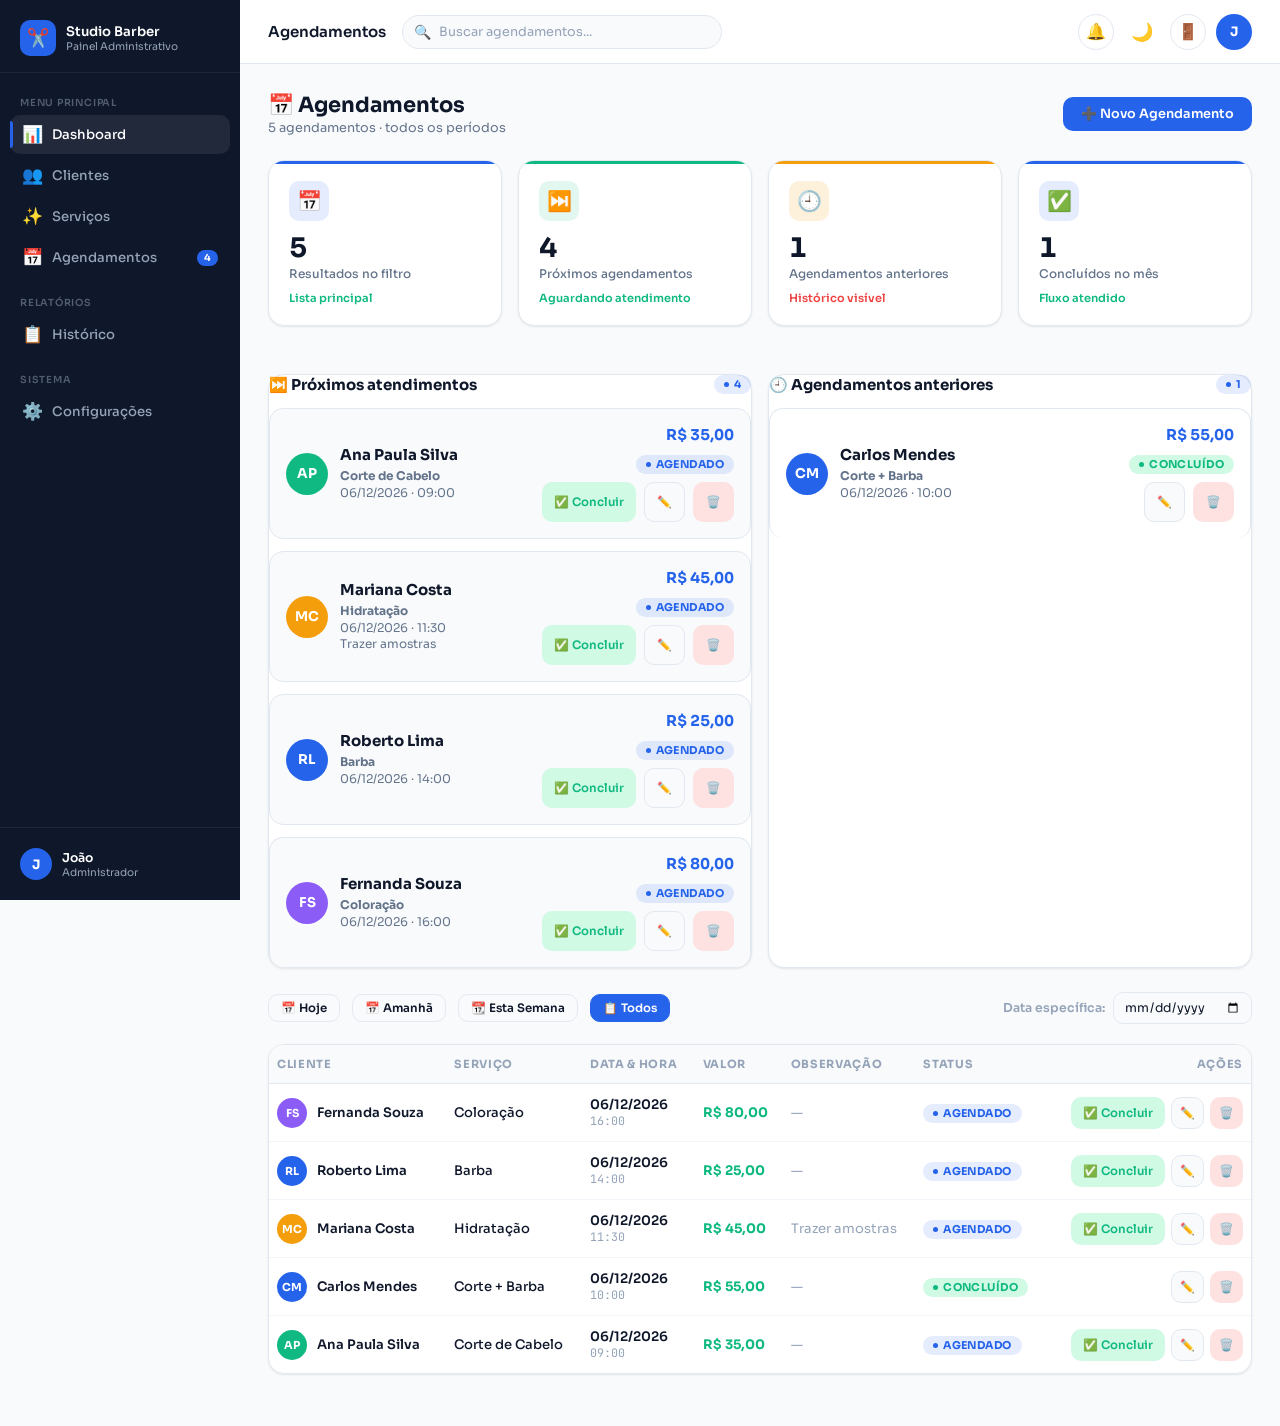
==== pages/agendamentos.html @ 3dba2b9a "Initial release: SGCM for Barbearia do Ivo" ====
<!DOCTYPE html>
<html lang="pt-BR">
<head>
  <meta charset="UTF-8" />
  <meta name="viewport" content="width=device-width, initial-scale=1.0" />
  <title>Agendamentos — SGCM</title>
  <link rel="stylesheet" href="../css/main.css" />
  <style>
    .agenda-summary { margin: 8px 0 24px; display: grid; grid-template-columns: repeat(auto-fit, minmax(160px, 1fr)); gap: 12px; }
    .agenda-panels { display: grid; grid-template-columns: repeat(auto-fit, minmax(320px, 1fr)); gap: 16px; margin-bottom: 24px; }
    .agenda-panel { display: flex; flex-direction: column; gap: 14px; min-height: 100%; }
    .agenda-panel-header { display: flex; align-items: center; justify-content: space-between; gap: 12px; }
    .agenda-panel-title { display: flex; align-items: center; gap: 10px; font-weight: 700; color: var(--text-primary); }
    .agenda-panel-list { display: flex; flex-direction: column; gap: 12px; }
    .agenda-item { display: grid; grid-template-columns: auto 1fr auto; gap: 12px; padding: 16px; border: 1px solid var(--border); border-radius: 14px; background: var(--bg); transition: var(--transition); }
    .agenda-item:hover { transform: translateY(-1px); box-shadow: var(--shadow-sm); }
    .agenda-item-main { min-width: 0; }
    .agenda-item-title { font-weight: 700; color: var(--text-primary); margin-bottom: 4px; white-space: nowrap; overflow: hidden; text-overflow: ellipsis; }
    .agenda-item-sub { font-size: 0.8rem; color: var(--text-secondary); line-height: 1.4; }
    .agenda-item-meta { display: flex; flex-direction: column; align-items: flex-end; gap: 8px; }
    .agenda-item-time { font-weight: 700; color: var(--primary); font-variant-numeric: tabular-nums; white-space: nowrap; }
    .agenda-item-actions { display: flex; flex-wrap: wrap; justify-content: flex-end; gap: 8px; }
    .agenda-item-actions button { min-height: 40px; min-width: 40px; padding: 8px 12px; }
    .agenda-toolbar { display: flex; align-items: center; justify-content: space-between; gap: 12px; flex-wrap: wrap; margin-bottom: 12px; }
    .agenda-toolbar-note { color: var(--text-secondary); font-size: 0.82rem; }
    
    /* Responsive table: hide on mobile, show card view instead */
    .table-wrapper { overflow-x: auto; }
    table { font-size: 0.9rem; }
    table th, table td { padding: 12px 8px; }
    
    @media (max-width: 414px) {
      .agenda-summary { grid-template-columns: 1fr; gap: 10px; }
      .stat-card { padding: 12px; font-size: 0.9rem; }
      .stat-card-value { font-size: 1.8rem; }
      .stat-card-label { font-size: 0.75rem; }
    }
    
    @media (max-width: 768px) {
      .agenda-item { grid-template-columns: 1fr; padding: 14px; }
      .agenda-item-meta { align-items: flex-start; flex-direction: row; justify-content: space-between; }
      .agenda-item-actions { justify-content: flex-start; margin-top: 8px; }
      .agenda-item-actions button { min-height: 44px; min-width: 44px; padding: 10px 14px; font-size: 0.9rem; }
      .agenda-panels { grid-template-columns: 1fr; }
      
      /* Hide table on mobile, show horizontal scroll indicator */
      table { font-size: 0.8rem; }
      table th, table td { padding: 10px 6px; }
      .table-wrapper { overflow-x: auto; -webkit-overflow-scrolling: touch; }
      
      /* Make table scrollable on mobile with visual feedback */
      table { min-width: 650px; }
    }
  </style>
</head>
<body>

<div class="app-layout">
  <!-- OVERLAY MOBILE: escurece o fundo e fecha a sidebar ao toque -->
  <div class="sidebar-overlay" id="sidebarOverlay" aria-hidden="true"></div>

  <!-- SIDEBAR -->
  <aside class="sidebar" id="sidebar">
    <div class="sidebar-logo">
      <div class="sidebar-logo-icon" id="sidebarEmoji">✂️</div>
      <div>
        <div class="sidebar-logo-text" id="sidebarBusinessName">Carregando...</div>
        <div class="sidebar-logo-sub">Painel Administrativo</div>
      </div>
    </div>
    <nav class="sidebar-nav">
      <div class="nav-section-label">Menu Principal</div>
      <a href="../index.html" class="nav-item" data-page="#dashboard"><span class="nav-item-icon">📊</span> Dashboard</a>
      <a href="clientes.html" class="nav-item" data-page="#clientes"><span class="nav-item-icon">👥</span> Clientes</a>
      <a href="servicos.html" class="nav-item" data-page="#servicos"><span class="nav-item-icon">✨</span> Serviços</a>
      <a href="agendamentos.html" class="nav-item active" data-page="#agendamentos">
        <span class="nav-item-icon">📅</span> Agendamentos
        <span class="nav-badge" id="agBadge" style="display:none">0</span>
      </a>
      <div class="nav-section-label" style="margin-top:8px">Relatórios</div>
      <a href="historico.html" class="nav-item" data-page="#historico"><span class="nav-item-icon">📋</span> Histórico</a>
      <div class="nav-section-label" style="margin-top:8px">Sistema</div>
      <a href="config.html" class="nav-item" data-page="#config"><span class="nav-item-icon">⚙️</span> Configurações</a>
    </nav>
    <div class="sidebar-footer">
      <div class="sidebar-user">
        <div class="user-avatar" id="ownerAvatar">J</div>
        <div class="user-info">
          <div class="user-info-name" id="ownerName">João</div>
          <div class="user-info-role">Administrador</div>
        </div>
      </div>
    </div>
  </aside>

  <div class="main-content">

    <!-- TOPBAR -->
    <header class="topbar">

      <!-- Hamburguer: visível apenas em mobile (≤768px) -->
      <button class="menu-toggle" id="menuToggle"
              aria-label="Abrir menu de navegação"
              aria-expanded="false"
              aria-controls="sidebar">
        <div class="hamburger" aria-hidden="true">
          <span></span>
          <span></span>
          <span></span>
        </div>
      </button>

      <div class="topbar-title" id="topbarPageTitle">Agendamentos</div>

      <div class="topbar-search">
        <span class="search-icon">🔍</span>
        <input type="text" placeholder="Buscar agendamentos..." id="topbarSearchInput" />
      </div>
      <div class="topbar-actions">
        <button class="topbar-btn" data-tooltip="Notificações" aria-label="Notificações">
          🔔
        </button>
        <button class="dark-mode-toggle" id="darkModeToggleTopbar">🌙</button>
        <button class="topbar-btn" onclick="Auth.logout()" data-tooltip="Sair">🚪</button>
        <div class="topbar-avatar" id="topbarAvatar" aria-label="Usuário">A</div>
      </div>

    </header>

    <main class="page-content">

      <div class="page-header">
        <div class="page-header-left">
          <h1>📅 Agendamentos</h1>
          <p id="agendamentosCount">Carregando...</p>
        </div>
        <button class="btn btn-primary" onclick="openAgModal()">
          ➕ Novo Agendamento
        </button>
      </div>

      <div id="agOverview" class="agenda-summary"></div>
      <div id="agPanels" class="agenda-panels"></div>

      <!-- Filtros de Data -->
      <div style="display:flex;align-items:center;gap:12px;margin-bottom:20px;flex-wrap:wrap">
        <button class="btn btn-secondary btn-sm" onclick="filterDate('hoje')" id="filterHoje">📅 Hoje</button>
        <button class="btn btn-secondary btn-sm" onclick="filterDate('amanha')" id="filterAmanha">📅 Amanhã</button>
        <button class="btn btn-secondary btn-sm" onclick="filterDate('semana')" id="filterSemana">📆 Esta Semana</button>
        <button class="btn btn-secondary btn-sm" onclick="filterDate('todos')" id="filterTodos">📋 Todos</button>
        <div style="margin-left:auto;display:flex;align-items:center;gap:8px">
          <label style="font-size:0.82rem;font-weight:600;color:var(--text-muted)">Data específica:</label>
          <input type="date" id="filterDataEspecifica" class="form-control" style="width:auto;padding:6px 10px;font-size:0.82rem" onchange="filterDate('especifica')" />
        </div>
      </div>

      <!-- Tabela -->
      <div class="card" style="overflow:hidden">
        <div class="table-wrapper" style="border:none;border-radius:0">
          <table>
            <thead>
              <tr>
                <th>Cliente</th>
                <th>Serviço</th>
                <th>Data & Hora</th>
                <th>Valor</th>
                <th>Observação</th>
                <th>Status</th>
                <th style="text-align:right">Ações</th>
              </tr>
            </thead>
            <tbody id="agendamentosTableBody"></tbody>
          </table>
        </div>
        <div id="agendamentosEmpty" class="empty-state hidden">
          <div class="empty-state-icon">📅</div>
          <h3>Nenhum agendamento encontrado</h3>
          <p>Crie um novo agendamento para começar.</p>
        </div>
      </div>

    </main>
  </div>
</div>

<!-- MODAL AGENDAMENTO -->
<div class="modal-overlay" id="agModal">
  <div class="modal" style="max-width:560px">
    <div class="modal-header">
      <span class="modal-title" id="agModalTitle">📅 Novo Agendamento</span>
      <button class="modal-close" onclick="Modal.close('agModal')">×</button>
    </div>
    <div class="modal-body">
      <input type="hidden" id="agId" />

      <div class="form-row">
        <div class="form-group">
          <label class="form-label">Cliente *</label>
          <select id="agCliente" class="form-control">
            <option value="">Selecionar cliente...</option>
          </select>
        </div>
        <div class="form-group">
          <label class="form-label">Serviço *</label>
          <select id="agServico" class="form-control" onchange="onServicoChange()">
            <option value="">Selecionar serviço...</option>
          </select>
        </div>
        <div class="form-group">
          <label class="form-label">Funcionário</label>
          <select id="agFuncionario" class="form-control">
            <option value="">Selecionar funcionário...</option>
          </select>
        </div>
      </div>

      <div class="form-row">
        <div class="form-group">
          <label class="form-label">Data *</label>
          <input type="date" id="agData" class="form-control" />
        </div>
        <div class="form-group">
          <label class="form-label">Hora *</label>
          <input type="time" id="agHora" class="form-control" />
        </div>
      </div>

      <div class="form-row">
        <div class="form-group">
          <label class="form-label">Valor (R$)</label>
          <input type="number" id="agValor" class="form-control" placeholder="0,00" step="0.01" min="0" />
        </div>
        <div class="form-group">
          <label class="form-label">Status</label>
          <select id="agStatus" class="form-control">
            <option value="agendado">📅 Agendado</option>
            <option value="concluido">✅ Concluído</option>
            <option value="cancelado">❌ Cancelado</option>
          </select>
        </div>
      </div>

      <div class="form-group">
        <label class="form-label">Observação</label>
        <textarea id="agObs" class="form-control" placeholder="Informações adicionais..."></textarea>
      </div>
    </div>
    <div class="modal-footer">
      <button class="btn btn-secondary" onclick="Modal.close('agModal')">Cancelar</button>
      <button class="btn btn-primary" onclick="salvarAgendamento()">💾 Salvar Agendamento</button>
    </div>
  </div>
</div>

<div class="modal-overlay" id="confirmOverlay">
  <div class="modal" style="max-width:380px">
    <div class="modal-header">
      <span class="modal-title">⚠️ Confirmar</span>
      <button class="modal-close" onclick="Modal.close('confirmOverlay')">×</button>
    </div>
    <div class="modal-body">
      <p id="confirmMsg" style="color:var(--text-secondary);font-size:0.9rem">Confirmar ação?</p>
    </div>
    <div class="modal-footer">
      <button class="btn btn-secondary" onclick="Modal.close('confirmOverlay')">Cancelar</button>
      <button class="btn btn-danger" id="confirmYes">Confirmar</button>
    </div>
  </div>
</div>

<div class="notifications-wrapper" id="notificationsWrapper"></div>
<script src="../js/db.js"></script>
<script src="../js/ui.js"></script>
<script src="../js/auth.js"></script>
<script src="../js/mobile.js"></script>

<script src="../js/remote-db.js"></script>

<script>
// Popular select de funcionários
function populateFuncionarios() {
  const select = document.getElementById('agFuncionario');
  if (!select) return;
  const usuarios = Auth.getUsuarios().filter(u => u.ativo);
  select.innerHTML = '<option value="">Selecionar funcionário...</option>';
  usuarios.forEach(u => {
    select.innerHTML += `<option value="${u.id}">${escapeHTML(u.nome)} (${u.role === 'admin' ? 'Admin' : 'Atendente'})</option>`;
  });
}

// Modificar a função openAgModal para incluir funcionários
const originalOpenAgModal = window.openAgModal;
window.openAgModal = function() {
  if (originalOpenAgModal) originalOpenAgModal();
  populateFuncionarios();
};

// Modificar salvarAgendamento para incluir funcionarioId
const originalSalvarAgendamento = window.salvarAgendamento;
window.salvarAgendamento = function() {
  const funcionarioId = document.getElementById('agFuncionario')?.value || '';
  // Chama a função original e adiciona o campo
  // (adaptar conforme a implementação existente)
  if (originalSalvarAgendamento) originalSalvarAgendamento();
  // Aqui você pode adaptar para salvar o funcionarioId no objeto do agendamento
};

  let currentFilter = 'todos';

  function getFilteredAgs() {
    const all = DB.getAgendamentos();
    const hoje = new Date().toISOString().slice(0,10);

    if (currentFilter === 'hoje') return all.filter(a => a.data === hoje);
    if (currentFilter === 'amanha') {
      const amanha = new Date(Date.now() + 86400000).toISOString().slice(0,10);
      return all.filter(a => a.data === amanha);
    }
    if (currentFilter === 'semana') {
      const d = new Date();
      const start = new Date(d); start.setDate(d.getDate() - d.getDay());
      const end = new Date(start); end.setDate(start.getDate() + 6);
      return all.filter(a => a.data >= start.toISOString().slice(0,10) && a.data <= end.toISOString().slice(0,10));
    }
    if (currentFilter === 'especifica') {
      const sel = document.getElementById('filterDataEspecifica').value;
      if (!sel) return all;
      return all.filter(a => a.data === sel);
    }
    return all; // todos
  }

  function filterDate(type) {
    currentFilter = type;
    ['hoje','amanha','semana','todos'].forEach(t => {
      const btn = document.getElementById(`filter${t.charAt(0).toUpperCase()+t.slice(1)}`);
      if (btn) btn.style.background = t === type ? 'var(--primary)' : '';
      if (btn) btn.style.color = t === type ? '#fff' : '';
      if (btn) btn.style.borderColor = t === type ? 'var(--primary)' : '';
    });
    renderAgendamentos();
  }

  function formatAgendaCard(ag, mode) {
    const cliente = DB.getClienteById(ag.clienteId)?.nome || 'Cliente removido';
    const servico = DB.getServicoPorId(ag.servicoId)?.nome || 'Serviço removido';
    const color = avatarColor(cliente);
    return `
      <div class="agenda-item" style="background:${mode === 'upcoming' ? 'var(--bg)' : 'var(--bg-card)'}">
        <div class="avatar" style="background:${escapeHTML(color)}; width:42px; height:42px; font-size:0.9rem">${escapeHTML(Format.initials(cliente || '?'))}</div>
        <div class="agenda-item-main">
          <div class="agenda-item-title">${escapeHTML(cliente)}</div>
          <div class="agenda-item-sub"><strong>${escapeHTML(servico)}</strong><br />${escapeHTML(Format.date(ag.data))} · ${escapeHTML(ag.hora || '—')}${ag.observacao ? `<br />${escapeHTML(ag.observacao)}` : ''}</div>
        </div>
        <div class="agenda-item-meta">
          <div class="agenda-item-time">${escapeHTML(Format.currency(ag.valor))}</div>
          <div>${ag.status === 'agendado' ? '<span class="badge badge-blue">Agendado</span>' : ag.status === 'concluido' ? '<span class="badge badge-green">Concluído</span>' : '<span class="badge badge-red">Cancelado</span>'}</div>
          <div class="agenda-item-actions">
            ${ag.status === 'agendado' ? `<button class="btn btn-success btn-sm" onclick="concluirAg('${escapeHTML(ag.id)}')">✅ Concluir</button>` : ''}
            <button class="btn btn-secondary btn-sm btn-icon" onclick="editarAg('${escapeHTML(ag.id)}')">✏️</button>
            <button class="btn btn-danger btn-sm btn-icon" onclick="excluirAg('${escapeHTML(ag.id)}')">🗑️</button>
          </div>
        </div>
      </div>
    `;
  }

  function renderAgendaWidgets(search = '') {
    const all = DB.getAgendamentos().slice().sort((a, b) => {
      if (a.data !== b.data) return a.data > b.data ? 1 : -1;
      return (a.hora || '') > (b.hora || '') ? 1 : -1;
    });
    const query = (search || '').trim().toLowerCase();
    const filtered = all.filter(ag => {
      if (!query) return true;
      const cliente = DB.getClienteById(ag.clienteId)?.nome || '';
      const servico = DB.getServicoPorId(ag.servicoId)?.nome || '';
      return cliente.toLowerCase().includes(query) || servico.toLowerCase().includes(query) || (ag.observacao || '').toLowerCase().includes(query) || (ag.data || '').includes(query) || (ag.hora || '').includes(query);
    });
    const today = new Date().toISOString().slice(0, 10);
    const upcoming = all.filter(ag => ag.status === 'agendado' && ag.data >= today).filter(ag => !query || filtered.includes(ag));
    const previous = all.filter(ag => ag.data < today || ag.status !== 'agendado').filter(ag => !query || filtered.includes(ag));
    const monthKey = new Date().toISOString().slice(0, 7);
    const monthConcluded = all.filter(ag => ag.status === 'concluido' && (ag.data || '').startsWith(monthKey)).length;

    const overview = document.getElementById('agOverview');
    const panels = document.getElementById('agPanels');
    if (overview) {
      overview.innerHTML = `
        <div class="stat-cards">
          <div class="stat-card" style="--stat-color: var(--primary); --stat-color-light: var(--primary-light)">
            <div class="stat-card-icon">📅</div>
            <div class="stat-card-value">${filtered.length}</div>
            <div class="stat-card-label">Resultados no filtro</div>
            <div class="stat-card-change change-up">Lista principal</div>
          </div>
          <div class="stat-card" style="--stat-color: var(--green); --stat-color-light: rgba(16,185,129,.12)">
            <div class="stat-card-icon">⏭️</div>
            <div class="stat-card-value">${upcoming.length}</div>
            <div class="stat-card-label">Próximos agendamentos</div>
            <div class="stat-card-change change-up">Aguardando atendimento</div>
          </div>
          <div class="stat-card" style="--stat-color: var(--yellow); --stat-color-light: rgba(245,158,11,.14)">
            <div class="stat-card-icon">🕘</div>
            <div class="stat-card-value">${previous.length}</div>
            <div class="stat-card-label">Agendamentos anteriores</div>
            <div class="stat-card-change change-down">Histórico visível</div>
          </div>
          <div class="stat-card" style="--stat-color: var(--primary); --stat-color-light: var(--primary-light)">
            <div class="stat-card-icon">✅</div>
            <div class="stat-card-value">${monthConcluded}</div>
            <div class="stat-card-label">Concluídos no mês</div>
            <div class="stat-card-change change-up">Fluxo atendido</div>
          </div>
        </div>
      `;
    }
    if (panels) {
      const upcomingHtml = upcoming.slice(0, 5).map(ag => formatAgendaCard(ag, 'upcoming')).join('');
      const previousHtml = previous.slice(0, 5).map(ag => formatAgendaCard(ag, 'previous')).join('');
      panels.innerHTML = `
        <div class="card agenda-panel">
          <div class="agenda-panel-header">
            <div class="agenda-panel-title">⏭️ Próximos atendimentos</div>
            <span class="badge badge-blue">${upcoming.length}</span>
          </div>
          <div class="agenda-panel-list">
            ${upcomingHtml || '<div class="empty-state" style="padding:16px"><h3>Nenhum próximo atendimento</h3><p>Os agendamentos futuros aparecem aqui.</p></div>'}
          </div>
        </div>
        <div class="card agenda-panel">
          <div class="agenda-panel-header">
            <div class="agenda-panel-title">🕘 Agendamentos anteriores</div>
            <span class="badge badge-blue">${previous.length}</span>
          </div>
          <div class="agenda-panel-list">
            ${previousHtml || '<div class="empty-state" style="padding:16px"><h3>Sem histórico visível</h3><p>Os atendimentos passados aparecem aqui.</p></div>'}
          </div>
        </div>
      `;
    }
  }

  function renderAgendamentos(search = '') {
    const tbody = document.getElementById('agendamentosTableBody');
    const empty = document.getElementById('agendamentosEmpty');
    const allAgendamentos = getFilteredAgs();
    renderAgendaWidgets(search);

    const ags = allAgendamentos.filter(ag => {
      if (!search) return true;
      const q = search.toLowerCase();
      const c = DB.getClienteById(ag.clienteId);
      const s = DB.getServicoPorId(ag.servicoId);
      return (c?.nome||'').toLowerCase().includes(q) || (s?.nome||'').toLowerCase().includes(q) || (ag.observacao||'').toLowerCase().includes(q) || (ag.data||'').includes(q) || (ag.hora||'').includes(q);
    });

    const pageSize = 10;
    let currentPage = window.agendamentosCurrentPage || 1;
    const totalPages = Math.ceil(ags.length / pageSize) || 1;
    if (currentPage > totalPages) currentPage = totalPages;
    if (currentPage < 1) currentPage = 1;
    window.agendamentosCurrentPage = currentPage;

    const label = currentFilter === 'hoje' ? 'hoje' : currentFilter === 'amanha' ? 'amanhã' : currentFilter === 'semana' ? 'esta semana' : currentFilter === 'especifica' ? 'data específica' : 'todos os períodos';
    document.getElementById('agendamentosCount').textContent = `${ags.length} agendamento${ags.length !== 1 ? 's' : ''} · ${label}`;

    tbody.innerHTML = '';

    if (ags.length === 0) {
      empty.classList.remove('hidden');
      renderAgendamentosPagination(1, 1);
      return;
    }
    empty.classList.add('hidden');

    const start = (currentPage - 1) * pageSize;
    const end = start + pageSize;

    ags.slice(start, end).forEach(ag => {
      const c = DB.getClienteById(ag.clienteId);
      const s = DB.getServicoPorId(ag.servicoId);
      const color = avatarColor(c?.nome || '');
      const tr = document.createElement('tr');
      tr.innerHTML = `
        <td>
          <div class="client-cell">
            <div class="avatar" style="background:${escapeHTML(color)}">${escapeHTML(Format.initials(c?.nome||'?'))}</div>
            <span style="font-weight:600">${c?.nome ? escapeHTML(c.nome) : '<span style="color:var(--text-muted)">Cliente removido</span>'}</span>
          </div>
        </td>
        <td style="font-weight:500">${s?.nome ? escapeHTML(s.nome) : '<span style="color:var(--text-muted)">Serviço removido</span>'}</td>
        <td>
          <div style="font-weight:600">${escapeHTML(Format.date(ag.data))}</div>
          <div style="font-size:0.78rem;color:var(--text-muted);font-family:'JetBrains Mono',monospace">${escapeHTML(ag.hora || '—')}</div>
        </td>
        <td style="font-weight:700;color:var(--green)">${escapeHTML(Format.currency(ag.valor))}</td>
        <td style="color:var(--text-muted);max-width:160px;overflow:hidden;text-overflow:ellipsis;white-space:nowrap">${escapeHTML(ag.observacao || '—')}</td>
        <td>${ag.status === 'agendado' ? '<span class="badge badge-blue">Agendado</span>' : ag.status === 'concluido' ? '<span class="badge badge-green">Concluído</span>' : '<span class="badge badge-red">Cancelado</span>'}</td>
        <td>
          <div class="table-actions" style="justify-content:flex-end">
            ${ag.status === 'agendado' ? `<button class="btn btn-success btn-sm" onclick="concluirAg('${escapeHTML(ag.id)}')" data-tooltip="Marcar como concluído">✅ Concluir</button>` : ''}
            <button class="btn btn-secondary btn-sm btn-icon" onclick="editarAg('${escapeHTML(ag.id)}')" data-tooltip="Editar">✏️</button>
            <button class="btn btn-danger btn-sm btn-icon" onclick="excluirAg('${escapeHTML(ag.id)}')" data-tooltip="Excluir">🗑️</button>
          </div>
        </td>
      `;
      tbody.appendChild(tr);
    });

    renderAgendamentosPagination(currentPage, totalPages);
  }
  function renderAgendamentosPagination(currentPage, totalPages) {
    let pagContainer = document.getElementById('agendamentosPagination');
    if (!pagContainer) {
      pagContainer = document.createElement('div');
      pagContainer.id = 'agendamentosPagination';
      pagContainer.style = 'display:flex;justify-content:center;gap:8px;margin:24px 0 0 0';
      document.querySelector('.main-content .page-content').appendChild(pagContainer);
    }
    pagContainer.innerHTML = '';
    if (totalPages <= 1) return;
    for (let i = 1; i <= totalPages; i++) {
      const btn = document.createElement('button');
      btn.className = 'btn btn-sm' + (i === currentPage ? ' btn-primary' : ' btn-secondary');
      btn.textContent = i;
      btn.onclick = () => {
        window.agendamentosCurrentPage = i;
        renderAgendamentos(document.getElementById('topbarSearchInput').value);
      };
      pagContainer.appendChild(btn);
    }
  }

  function populateSelects() {
    const clienteSelect = document.getElementById('agCliente');
    const servicoSelect = document.getElementById('agServico');

    const clientes = DB.getClientes();
    const servicos = DB.getServicos();

    clienteSelect.innerHTML = '<option value="">Selecionar cliente...</option>';
    clientes.forEach(c => {
      clienteSelect.innerHTML += `<option value="${c.id}">${escapeHTML(c.nome)}</option>`;
    });

    servicoSelect.innerHTML = '<option value="">Selecionar serviço...</option>';
    servicos.forEach(s => {
      servicoSelect.innerHTML += `<option value="${s.id}" data-preco="${s.preco}">${escapeHTML(s.nome)} — ${escapeHTML(Format.currency(s.preco))}</option>`;
    });
  }

  function onServicoChange() {
    const sel = document.getElementById('agServico');
    const opt = sel.options[sel.selectedIndex];
    const preco = opt?.dataset?.preco;
    if (preco) document.getElementById('agValor').value = preco;
  }

  function openAgModal() {
    populateSelects();
    document.getElementById('agId').value = '';
    document.getElementById('agCliente').value = '';
    document.getElementById('agServico').value = '';
    document.getElementById('agData').value = new Date().toISOString().slice(0,10);
    document.getElementById('agHora').value = '';
    document.getElementById('agValor').value = '';
    document.getElementById('agStatus').value = 'agendado';
    document.getElementById('agObs').value = '';
    document.getElementById('agModalTitle').textContent = '📅 Novo Agendamento';
    Modal.open('agModal');
  }

  function editarAg(id) {
    const ag = DB.getAgendamentos().find(a => a.id === id);
    if (!ag) return;
    populateSelects();
    document.getElementById('agId').value = ag.id;
    document.getElementById('agCliente').value = ag.clienteId || '';
    document.getElementById('agServico').value = ag.servicoId || '';
    document.getElementById('agData').value = ag.data || '';
    document.getElementById('agHora').value = ag.hora || '';
    document.getElementById('agValor').value = ag.valor || '';
    document.getElementById('agStatus').value = ag.status || 'agendado';
    document.getElementById('agObs').value = ag.observacao || '';
    document.getElementById('agModalTitle').textContent = '✏️ Editar Agendamento';
    Modal.open('agModal');
  }

  // CORRIGIDA: salvarAgendamento com validação de conflito
  function salvarAgendamento() {
    const clienteId = document.getElementById('agCliente').value;
    const servicoId = document.getElementById('agServico').value;
    const data = document.getElementById('agData').value;
    const hora = document.getElementById('agHora').value;
    const agId = document.getElementById('agId').value;

    if (!clienteId) { Notify.error('Campo obrigatório', 'Selecione um cliente.'); return; }
    if (!servicoId) { Notify.error('Campo obrigatório', 'Selecione um serviço.'); return; }
    if (!data) { Notify.error('Campo obrigatório', 'Informe a data.'); return; }
    if (!hora) { Notify.error('Campo obrigatório', 'Informe o horário.'); return; }

    // Verifica conflito de horários com outros agendamentos ativos
    const temConflito = hasTimeConflict(data, hora, servicoId, agId || null);
    if (temConflito) {
      Notify.error('Conflito de horário', 'Já existe um agendamento nesse intervalo.');
      return;
    }

    const agendamento = {
      id: agId || null,
      clienteId,
      servicoId,
      data,
      hora,
      valor: parseFloat(document.getElementById('agValor').value) || 0,
      status: document.getElementById('agStatus').value || 'agendado',
      observacao: document.getElementById('agObs').value.trim(),
      funcionarioId: document.getElementById('agFuncionario')?.value || '',
    };

    (async () => {
      try {
        if (RemoteDB && RemoteDB.configured) {
          const saved = await RemoteDB.saveAgendamento(agendamento);
          DB.saveAgendamento(saved);
        } else {
          DB.saveAgendamento(agendamento);
        }
        Modal.close('agModal');
        renderAgendamentos(document.getElementById('topbarSearchInput')?.value || '');
        Notify.success('Agendamento salvo!', agId ? 'O agendamento foi atualizado.' : 'Novo agendamento criado com sucesso.');
      } catch (e) {
        DB.saveAgendamento(agendamento);
        Modal.close('agModal');
        renderAgendamentos(document.getElementById('topbarSearchInput')?.value || '');
        Notify.warning('Operação parcial', 'Agendamento salvo localmente. Houveram problemas ao salvar remotamente.');
      }
    })();
  }

  function concluirAg(id) {
    const ag = DB.getAgendamentos().find(a => a.id === id);
    const c = DB.getClienteById(ag?.clienteId);
    confirmDelete(`Marcar atendimento de ${c?.nome || 'cliente'} como concluído?`, () => {
      (async () => {
        try {
          // mark concluded remotely if possible
          if (RemoteDB && RemoteDB.configured) {
            const updated = { ...ag, status: 'concluido' };
            const saved = await RemoteDB.saveAgendamento(updated);
            await RemoteDB.addHistorico({
              clienteId: saved.clienteId,
              servicoId: saved.servicoId,
              funcionarioId: saved.funcionarioId || '',
              valor: saved.valor || 0,
              data: saved.data,
              hora: saved.hora,
              observacao: saved.observacao || ''
            });
            DB.saveAgendamento(saved);
          } else {
            DB.concluirAgendamento(id);
          }
        } catch (e) {
          DB.concluirAgendamento(id);
        }
        renderAgendamentos();
        Notify.success('Atendimento concluído!', 'Registrado no histórico.');
      })();
    });
    document.getElementById('confirmYes').textContent = 'Concluir';
  }

  function excluirAg(id) {
    confirmDelete('Excluir este agendamento?', () => {
      (async () => {
        try {
          if (RemoteDB && RemoteDB.configured) await RemoteDB.deleteAgendamento(id);
        } catch (e) {}
        DB.deleteAgendamento(id);
        renderAgendamentos();
        Notify.success('Agendamento removido', '');
      })();
    });
  }

  // Filtro inicial
  filterDate('todos');

  function _debounce(fn, delay = 220) {
    let timer;
    return (...args) => {
      clearTimeout(timer);
      timer = setTimeout(() => fn(...args), delay);
    };
  }

  document.getElementById('topbarSearchInput')?.addEventListener('input', _debounce((e) => {
    window.agendamentosCurrentPage = 1;
    renderAgendamentos(e.target.value);
  }, 200));

  window.agendamentosCurrentPage = 1;
  document.addEventListener('DOMContentLoaded', async () => {
    try {
      RemoteDB.initFromConfig();
      if (RemoteDB.configured) await RemoteDB.pullAndImportAll();
    } catch (e) {}
    document.getElementById('topbarAvatar').textContent = (DB.getConfig().owner || 'A')[0].toUpperCase();
    populateFuncionarios();
    filterDate('todos');
    renderAgendaWidgets(document.getElementById('topbarSearchInput')?.value || '');
  });
</script>

</body>
</html>
---- css/main.css ----
/* =============================================
   SGCM — Sistema de Gerenciamento Comercial
   Design System & Variables
   ============================================= */

@import url('https://fonts.googleapis.com/css2?family=Sora:wght@300;400;500;600;700&family=JetBrains+Mono:wght@400;500&display=swap');

:root {
  /* --- Cores principais (personalizáveis via Configurações) --- */
  --primary: #2563EB;
  --primary-light: #DBEAFE;
  --primary-dark: #1D4ED8;

  /* --- Neutros --- */
  --bg: #F8FAFC;
  --bg-card: #FFFFFF;
  --border: #E2E8F0;
  --border-soft: #F1F5F9;

  /* --- Textos --- */
  --text-primary: #0F172A;
  --text-secondary: #64748B;
  --text-muted: #94A3B8;

  /* --- Sidebar --- */
  --sidebar-bg: #0F172A;
  --sidebar-text: #94A3B8;
  --sidebar-active: #FFFFFF;
  --sidebar-active-bg: rgba(255,255,255,0.08);
  --sidebar-width: 240px;

  /* --- Status --- */
  --green: #10B981;
  --green-light: #D1FAE5;
  --yellow: #F59E0B;
  --yellow-light: #FEF3C7;
  --red: #EF4444;
  --red-light: #FEE2E2;
  --purple: #8B5CF6;
  --purple-light: #EDE9FE;

  /* --- Shadows --- */
  --shadow-sm: 0 1px 3px rgba(0,0,0,0.06), 0 1px 2px rgba(0,0,0,0.04);
  --shadow-md: 0 4px 16px rgba(0,0,0,0.07), 0 2px 6px rgba(0,0,0,0.04);
  --shadow-lg: 0 10px 40px rgba(0,0,0,0.10), 0 4px 12px rgba(0,0,0,0.05);

  /* --- Radius --- */
  --radius-sm: 6px;
  --radius-md: 10px;
  --radius-lg: 16px;
  --radius-xl: 24px;
  --radius-full: 9999px;

  /* --- Transitions --- */
  --transition: all 0.2s cubic-bezier(0.4, 0, 0.2, 1);

  /* --- Topbar --- */
  --topbar-height: 64px;

  /* --- Nome do Estabelecimento --- */
  --business-name: "Meu Negócio";
}

/* =============================================
   RESET & BASE
   ============================================= */

*, *::before, *::after {
  box-sizing: border-box;
  margin: 0;
  padding: 0;
}

html {
  font-size: 15px;
  -webkit-font-smoothing: antialiased;
}

body {
  font-family: 'Sora', sans-serif;
  background: var(--bg);
  color: var(--text-primary);
  min-height: 100vh;
  overflow-x: hidden;
}

a { text-decoration: none; color: inherit; }
button { cursor: pointer; font-family: inherit; }
input, textarea, select { font-family: inherit; }

/* =============================================
   LAYOUT PRINCIPAL
   ============================================= */

.app-layout {
  display: flex;
  min-height: 100vh;
}

/* =============================================
   SIDEBAR
   ============================================= */

.sidebar {
  width: var(--sidebar-width);
  background: var(--sidebar-bg);
  display: flex;
  flex-direction: column;
  position: fixed;
  top: 0; left: 0;
  height: 100vh;
  z-index: 100;
  transition: var(--transition);
  overflow: hidden;
}

.sidebar-logo {
  display: flex;
  align-items: center;
  gap: 10px;
  padding: 20px 20px 16px;
  border-bottom: 1px solid rgba(255,255,255,0.06);
}

.sidebar-logo-icon {
  width: 36px;
  height: 36px;
  background: var(--primary);
  border-radius: var(--radius-md);
  display: flex;
  align-items: center;
  justify-content: center;
  font-size: 18px;
  flex-shrink: 0;
}

.sidebar-logo-text {
  font-size: 0.88rem;
  font-weight: 600;
  color: #FFFFFF;
  line-height: 1.3;
  white-space: nowrap;
  overflow: hidden;
  text-overflow: ellipsis;
}

.sidebar-logo-sub {
  font-size: 0.7rem;
  color: var(--sidebar-text);
  font-weight: 400;
}

.sidebar-nav {
  flex: 1;
  padding: 12px 10px;
  overflow-y: auto;
}

.nav-section-label {
  font-size: 0.65rem;
  font-weight: 600;
  text-transform: uppercase;
  letter-spacing: 0.08em;
  color: rgba(148,163,184,0.5);
  padding: 12px 10px 6px;
}

.nav-item {
  display: flex;
  align-items: center;
  gap: 10px;
  padding: 9px 12px;
  border-radius: var(--radius-md);
  color: var(--sidebar-text);
  font-size: 0.88rem;
  font-weight: 500;
  transition: var(--transition);
  cursor: pointer;
  position: relative;
  margin-bottom: 2px;
}

.nav-item:hover {
  background: rgba(255,255,255,0.05);
  color: #FFFFFF;
}

.nav-item.active {
  background: var(--sidebar-active-bg);
  color: var(--sidebar-active);
}

.nav-item.active::before {
  content: '';
  position: absolute;
  left: 0; top: 6px; bottom: 6px;
  width: 3px;
  background: var(--primary);
  border-radius: 0 3px 3px 0;
}

.nav-item-icon {
  font-size: 17px;
  width: 20px;
  text-align: center;
  flex-shrink: 0;
}

.nav-badge {
  margin-left: auto;
  background: var(--primary);
  color: #fff;
  font-size: 0.65rem;
  font-weight: 700;
  padding: 2px 7px;
  border-radius: var(--radius-full);
  min-width: 20px;
  text-align: center;
}

.sidebar-footer {
  padding: 12px 10px;
  border-top: 1px solid rgba(255,255,255,0.06);
}

.sidebar-user {
  display: flex;
  align-items: center;
  gap: 10px;
  padding: 8px 10px;
  border-radius: var(--radius-md);
  cursor: pointer;
  transition: var(--transition);
}

.sidebar-user:hover { background: rgba(255,255,255,0.05); }

.user-avatar {
  width: 32px; height: 32px;
  border-radius: var(--radius-full);
  background: var(--primary);
  display: flex; align-items: center; justify-content: center;
  font-size: 13px; font-weight: 700; color: #fff;
  flex-shrink: 0;
}

.user-info-name {
  font-size: 0.82rem;
  font-weight: 600;
  color: #FFFFFF;
}

.user-info-role {
  font-size: 0.7rem;
  color: var(--sidebar-text);
}

/* =============================================
   MAIN CONTENT
   ============================================= */

.main-content {
  margin-left: var(--sidebar-width);
  flex: 1;
  display: flex;
  flex-direction: column;
  min-height: 100vh;
}

/* =============================================
   TOPBAR
   ============================================= */

.topbar {
  height: var(--topbar-height);
  background: var(--bg-card);
  border-bottom: 1px solid var(--border);
  display: flex;
  align-items: center;
  padding: 0 28px;
  gap: 16px;
  position: sticky;
  top: 0;
  z-index: 90;
}

.topbar-title {
  font-size: 1rem;
  font-weight: 600;
  color: var(--text-primary);
}

.topbar-search {
  flex: 1;
  max-width: 320px;
  position: relative;
}

.topbar-search input {
  width: 100%;
  padding: 8px 14px 8px 36px;
  background: var(--bg);
  border: 1px solid var(--border);
  border-radius: var(--radius-full);
  font-size: 0.85rem;
  color: var(--text-primary);
  outline: none;
  transition: var(--transition);
}

.topbar-search input:focus {
  border-color: var(--primary);
  box-shadow: 0 0 0 3px var(--primary-light);
}

.topbar-search input::placeholder { color: var(--text-muted); }

.search-icon {
  position: absolute;
  left: 12px; top: 50%;
  transform: translateY(-50%);
  color: var(--text-muted);
  font-size: 14px;
  pointer-events: none;
}

.topbar-actions {
  display: flex;
  align-items: center;
  gap: 10px;
  margin-left: auto;
}

.topbar-btn {
  width: 36px; height: 36px;
  border-radius: var(--radius-full);
  border: 1px solid var(--border);
  background: var(--bg-card);
  display: flex; align-items: center; justify-content: center;
  font-size: 16px;
  color: var(--text-secondary);
  transition: var(--transition);
  cursor: pointer;
  position: relative;
}

.topbar-btn:hover {
  border-color: var(--primary);
  color: var(--primary);
  background: var(--primary-light);
}

.notif-dot {
  position: absolute;
  top: 4px; right: 4px;
  width: 8px; height: 8px;
  border-radius: 50%;
  background: var(--red);
  border: 2px solid white;
}

.topbar-avatar {
  width: 36px; height: 36px;
  border-radius: var(--radius-full);
  background: var(--primary);
  display: flex; align-items: center; justify-content: center;
  font-size: 13px; font-weight: 700; color: #fff;
  cursor: pointer;
  border: 2px solid var(--primary-light);
}

/* =============================================
   PAGE CONTENT
   ============================================= */

.page-content {
  padding: 28px;
  flex: 1;
}

.page-header {
  display: flex;
  align-items: center;
  justify-content: space-between;
  margin-bottom: 24px;
}

.page-header-left h1 {
  font-size: 1.4rem;
  font-weight: 700;
  color: var(--text-primary);
}

.page-header-left p {
  font-size: 0.85rem;
  color: var(--text-secondary);
  margin-top: 2px;
}

/* =============================================
   CARDS
   ============================================= */

.card {
  background: var(--bg-card);
  border: 1px solid var(--border);
  border-radius: var(--radius-lg);
  box-shadow: var(--shadow-sm);
  transition: var(--transition);
}

.card:hover { box-shadow: var(--shadow-md); }

.card-header {
  padding: 18px 20px 14px;
  border-bottom: 1px solid var(--border-soft);
  display: flex;
  align-items: center;
  justify-content: space-between;
}

.card-title {
  font-size: 0.9rem;
  font-weight: 600;
  color: var(--text-primary);
}

.card-body { padding: 20px; }

/* Stat Cards */
.stat-cards {
  display: grid;
  grid-template-columns: repeat(auto-fit, minmax(200px, 1fr));
  gap: 16px;
  margin-bottom: 24px;
}

.stat-card {
  background: var(--bg-card);
  border: 1px solid var(--border);
  border-radius: var(--radius-lg);
  padding: 20px;
  box-shadow: var(--shadow-sm);
  transition: var(--transition);
  position: relative;
  overflow: hidden;
}

.stat-card::before {
  content: '';
  position: absolute;
  top: 0; left: 0; right: 0;
  height: 3px;
  background: var(--stat-color, var(--primary));
  border-radius: var(--radius-lg) var(--radius-lg) 0 0;
}

.stat-card:hover {
  box-shadow: var(--shadow-md);
  transform: translateY(-1px);
}

.stat-card-icon {
  width: 40px; height: 40px;
  border-radius: var(--radius-md);
  background: var(--stat-color-light, var(--primary-light));
  display: flex; align-items: center; justify-content: center;
  font-size: 20px;
  margin-bottom: 14px;
}

.stat-card-value {
  font-size: 1.8rem;
  font-weight: 700;
  color: var(--text-primary);
  line-height: 1;
  font-variant-numeric: tabular-nums;
}

.stat-card-label {
  font-size: 0.8rem;
  color: var(--text-secondary);
  margin-top: 4px;
  font-weight: 500;
}

.stat-card-change {
  font-size: 0.75rem;
  font-weight: 600;
  margin-top: 10px;
  display: flex;
  align-items: center;
  gap: 4px;
}

.change-up { color: var(--green); }
.change-down { color: var(--red); }

/* =============================================
   BUTTONS
   ============================================= */

.btn {
  display: inline-flex;
  align-items: center;
  gap: 7px;
  padding: 9px 18px;
  border-radius: var(--radius-md);
  font-size: 0.85rem;
  font-weight: 600;
  border: none;
  transition: var(--transition);
  white-space: nowrap;
  cursor: pointer;
}

.btn-primary {
  background: var(--primary);
  color: #fff;
}

.btn-primary:hover {
  background: var(--primary-dark);
  box-shadow: 0 4px 12px rgba(37,99,235,0.35);
  transform: translateY(-1px);
}

.btn-secondary {
  background: var(--bg);
  color: var(--text-primary);
  border: 1px solid var(--border);
}

.btn-secondary:hover {
  background: var(--border-soft);
  border-color: var(--text-muted);
}

.btn-danger {
  background: var(--red-light);
  color: var(--red);
  border: 1px solid transparent;
}

.btn-danger:hover {
  background: var(--red);
  color: #fff;
}

.btn-success {
  background: var(--green-light);
  color: var(--green);
}

.btn-success:hover {
  background: var(--green);
  color: #fff;
}

.btn-sm {
  padding: 6px 12px;
  font-size: 0.78rem;
}

.btn-icon {
  padding: 8px;
  border-radius: var(--radius-md);
}

/* =============================================
   FORMS
   ============================================= */

.form-group {
  margin-bottom: 16px;
}

.form-label {
  display: block;
  font-size: 0.82rem;
  font-weight: 600;
  color: var(--text-secondary);
  margin-bottom: 6px;
  text-transform: uppercase;
  letter-spacing: 0.04em;
}

.form-control {
  width: 100%;
  padding: 10px 14px;
  background: var(--bg);
  border: 1px solid var(--border);
  border-radius: var(--radius-md);
  font-size: 0.88rem;
  color: var(--text-primary);
  outline: none;
  transition: var(--transition);
}

.form-control:focus {
  border-color: var(--primary);
  box-shadow: 0 0 0 3px var(--primary-light);
  background: #fff;
}

.form-control::placeholder { color: var(--text-muted); }

.form-row {
  display: grid;
  grid-template-columns: 1fr 1fr;
  gap: 16px;
}

.form-row-3 {
  display: grid;
  grid-template-columns: 1fr 1fr 1fr;
  gap: 16px;
}

textarea.form-control {
  resize: vertical;
  min-height: 80px;
}

select.form-control { cursor: pointer; }

/* =============================================
   TABLES
   ============================================= */

.table-wrapper {
  overflow-x: auto;
  border-radius: var(--radius-lg);
  border: 1px solid var(--border);
}

table {
  width: 100%;
  border-collapse: collapse;
}

thead tr {
  background: var(--bg);
}

th {
  padding: 11px 16px;
  text-align: left;
  font-size: 0.75rem;
  font-weight: 700;
  color: var(--text-muted);
  text-transform: uppercase;
  letter-spacing: 0.06em;
  white-space: nowrap;
  border-bottom: 1px solid var(--border);
}

td {
  padding: 13px 16px;
  font-size: 0.875rem;
  color: var(--text-primary);
  border-bottom: 1px solid var(--border-soft);
  vertical-align: middle;
}

tr:last-child td { border-bottom: none; }

tbody tr {
  transition: var(--transition);
}

tbody tr:hover { background: var(--bg); }

.table-actions {
  display: flex;
  gap: 6px;
}

/* =============================================
   BADGES / STATUS
   ============================================= */

.badge {
  display: inline-flex;
  align-items: center;
  gap: 5px;
  padding: 3px 10px;
  border-radius: var(--radius-full);
  font-size: 0.72rem;
  font-weight: 700;
  text-transform: uppercase;
  letter-spacing: 0.04em;
}

.badge-green { background: var(--green-light); color: var(--green); }
.badge-yellow { background: var(--yellow-light); color: var(--yellow); }
.badge-red { background: var(--red-light); color: var(--red); }
.badge-blue { background: var(--primary-light); color: var(--primary); }
.badge-purple { background: var(--purple-light); color: var(--purple); }

.badge::before {
  content: '';
  width: 5px; height: 5px;
  border-radius: 50%;
  background: currentColor;
}

/* =============================================
   MODAL
   ============================================= */

.modal-overlay {
  position: fixed;
  inset: 0;
  background: rgba(15,23,42,0.5);
  backdrop-filter: blur(4px);
  z-index: 200;
  display: flex;
  align-items: center;
  justify-content: center;
  padding: 20px;
  opacity: 0;
  visibility: hidden;
  transition: var(--transition);
}

.modal-overlay.active {
  opacity: 1;
  visibility: visible;
}

.modal {
  background: var(--bg-card);
  border-radius: var(--radius-xl);
  box-shadow: var(--shadow-lg);
  width: 100%;
  max-width: 520px;
  max-height: 90vh;
  overflow-y: auto;
  transform: translateY(20px) scale(0.97);
  transition: var(--transition);
}

.modal-overlay.active .modal {
  transform: translateY(0) scale(1);
}

.modal-header {
  padding: 22px 24px 18px;
  border-bottom: 1px solid var(--border);
  display: flex;
  align-items: center;
  justify-content: space-between;
}

.modal-title {
  font-size: 1rem;
  font-weight: 700;
  color: var(--text-primary);
}

.modal-close {
  width: 30px; height: 30px;
  border-radius: var(--radius-full);
  border: none;
  background: var(--bg);
  color: var(--text-muted);
  font-size: 16px;
  display: flex; align-items: center; justify-content: center;
  cursor: pointer;
  transition: var(--transition);
}

.modal-close:hover {
  background: var(--red-light);
  color: var(--red);
}

.modal-body { padding: 24px; }

.modal-footer {
  padding: 16px 24px;
  border-top: 1px solid var(--border);
  display: flex;
  justify-content: flex-end;
  gap: 10px;
}

/* =============================================
   NOTIFICATIONS
   ============================================= */

.notifications-wrapper {
  position: fixed;
  bottom: 24px;
  right: 24px;
  z-index: 500;
  display: flex;
  flex-direction: column;
  gap: 10px;
  pointer-events: none;
}

.notification {
  background: var(--bg-card);
  border: 1px solid var(--border);
  border-radius: var(--radius-lg);
  box-shadow: var(--shadow-lg);
  padding: 14px 18px;
  display: flex;
  align-items: flex-start;
  gap: 12px;
  min-width: 300px;
  max-width: 380px;
  pointer-events: all;
  animation: slideIn 0.3s ease forwards;
  position: relative;
  overflow: hidden;
}

.notification::before {
  content: '';
  position: absolute;
  left: 0; top: 0; bottom: 0;
  width: 3px;
  background: var(--notif-color, var(--primary));
}

@keyframes slideIn {
  from { transform: translateX(100%); opacity: 0; }
  to { transform: translateX(0); opacity: 1; }
}

@keyframes slideOut {
  from { transform: translateX(0); opacity: 1; }
  to { transform: translateX(110%); opacity: 0; }
}

.notification.removing { animation: slideOut 0.3s ease forwards; }

.notification-icon { font-size: 20px; margin-top: 1px; }


.notification-title {
  font-size: 0.85rem;
  font-weight: 700;
  color: var(--text-primary);
  margin-bottom: 2px;
}

.notification-msg {
  font-size: 0.8rem;
  color: var(--text-secondary);
}

.notification-close {
  margin-left: auto;
  background: none;
  border: none;
  color: var(--text-muted);
  cursor: pointer;
  font-size: 16px;
  padding: 0;
  flex-shrink: 0;
  line-height: 1;
}

.notification-close:hover { color: var(--text-primary); }

/* =============================================
   EMPTY STATE
   ============================================= */

.empty-state {
  display: flex;
  flex-direction: column;
  align-items: center;
  justify-content: center;
  padding: 60px 20px;
  text-align: center;
}

.empty-state-icon {
  font-size: 48px;
  margin-bottom: 16px;
  opacity: 0.5;
}

.empty-state h3 {
  font-size: 1rem;
  font-weight: 600;
  color: var(--text-secondary);
  margin-bottom: 6px;
}

.empty-state p {
  font-size: 0.85rem;
  color: var(--text-muted);
  max-width: 280px;
}

/* =============================================
   AVATAR GROUP
   ============================================= */

.avatar {
  width: 32px; height: 32px;
  border-radius: 50%;
  background: var(--primary);
  display: inline-flex;
  align-items: center;
  justify-content: center;
  font-size: 12px;
  font-weight: 700;
  color: #fff;
  flex-shrink: 0;
}

/* =============================================
   CLIENT NAME CELL
   ============================================= */

.client-cell {
  display: flex;
  align-items: center;
  gap: 10px;
}

.client-cell .avatar {
  width: 30px; height: 30px;
  font-size: 11px;
}

/* =============================================
   DASHBOARD ESPECÍFICO
   ============================================= */

.dashboard-grid {
  display: grid;
  grid-template-columns: 1fr 1fr 1fr;
  gap: 20px;
}

.dashboard-grid .col-2 { grid-column: span 2; }
.dashboard-grid .col-3 { grid-column: span 3; }

.agenda-list { list-style: none; }

.agenda-item {
  display: flex;
  align-items: center;
  gap: 14px;
  padding: 12px 0;
  border-bottom: 1px solid var(--border-soft);
}

.agenda-item:last-child { border-bottom: none; }

.agenda-time {
  font-size: 0.78rem;
  font-weight: 700;
  color: var(--text-muted);
  font-family: 'JetBrains Mono', monospace;
  width: 48px;
  flex-shrink: 0;
}

.agenda-service {
  flex: 1;
}

.agenda-service-name {
  font-size: 0.85rem;
  font-weight: 600;
  color: var(--text-primary);
}

.agenda-service-client {
  font-size: 0.78rem;
  color: var(--text-muted);
}

.top-services-list { list-style: none; }

.top-service-item {
  display: flex;
  align-items: center;
  gap: 12px;
  padding: 10px 0;
  border-bottom: 1px solid var(--border-soft);
}

.top-service-item:last-child { border-bottom: none; }

.top-service-rank {
  width: 24px; height: 24px;
  border-radius: var(--radius-sm);
  background: var(--primary-light);
  color: var(--primary);
  font-size: 0.75rem;
  font-weight: 700;
  display: flex; align-items: center; justify-content: center;
  flex-shrink: 0;
}

.top-service-name {
  flex: 1;
  font-size: 0.85rem;
  font-weight: 500;
  color: var(--text-primary);
}

.top-service-count {
  font-size: 0.8rem;
  font-weight: 600;
  color: var(--text-muted);
  font-family: 'JetBrains Mono', monospace;
}

/* Progress bar */
.progress-bar {
  height: 6px;
  background: var(--border-soft);
  border-radius: var(--radius-full);
  overflow: hidden;
  margin-top: 6px;
}

.progress-fill {
  height: 100%;
  background: var(--primary);
  border-radius: var(--radius-full);
  transition: width 0.8s cubic-bezier(0.4, 0, 0.2, 1);
}

/* =============================================
   SEARCH BAR IN PAGE
   ============================================= */

.page-search {
  display: flex;
  align-items: center;
  gap: 12px;
  margin-bottom: 20px;
}

.page-search-input {
  flex: 1;
  max-width: 320px;
  position: relative;
}

.page-search-input input {
  width: 100%;
  padding: 9px 14px 9px 36px;
  background: var(--bg-card);
  border: 1px solid var(--border);
  border-radius: var(--radius-md);
  font-size: 0.875rem;
  color: var(--text-primary);
  outline: none;
  transition: var(--transition);
}

.page-search-input input:focus {
  border-color: var(--primary);
  box-shadow: 0 0 0 3px var(--primary-light);
}

.page-search-input .search-icon {
  position: absolute;
  left: 12px; top: 50%;
  transform: translateY(-50%);
  color: var(--text-muted);
  font-size: 14px;
}

/* =============================================
   CONFIGURAÇÕES
   ============================================= */

.config-section {
  background: var(--bg-card);
  border: 1px solid var(--border);
  border-radius: var(--radius-lg);
  margin-bottom: 20px;
  overflow: hidden;
}

.config-section-header {
  padding: 16px 20px;
  background: var(--bg);
  border-bottom: 1px solid var(--border);
  font-size: 0.88rem;
  font-weight: 700;
  color: var(--text-primary);
  display: flex;
  align-items: center;
  gap: 8px;
}

.config-section-body { padding: 20px; }

.color-picker-row {
  display: flex;
  gap: 10px;
  flex-wrap: wrap;
}

.color-option {
  width: 36px; height: 36px;
  border-radius: 50%;
  border: 3px solid transparent;
  cursor: pointer;
  transition: var(--transition);
}

.color-option:hover, .color-option.selected {
  border-color: var(--text-primary);
  transform: scale(1.1);
}

/* =============================================
   COUNTER RING (Dashboard)
   ============================================= */

.counter-ring {
  position: relative;
  display: inline-flex;
  align-items: center;
  justify-content: center;
}

.counter-ring svg {
  transform: rotate(-90deg);
}

.counter-ring-text {
  position: absolute;
  text-align: center;
}

.counter-ring-value {
  font-size: 1.4rem;
  font-weight: 700;
  color: var(--text-primary);
  font-variant-numeric: tabular-nums;
  display: block;
}

.counter-ring-label {
  font-size: 0.65rem;
  color: var(--text-muted);
  font-weight: 500;
  display: block;
}

/* =============================================
   BOTÃO HAMBURGUER
   — Oculto em desktop; aparece em mobile (≤768px)
   ============================================= */

.menu-toggle {
  /* Oculto por padrão em desktop */
  display: none;
  align-items: center;
  justify-content: center;

  /* Área de toque confortável: 44×44px mínimo (Apple HIG) */
  width: 44px;
  height: 44px;
  min-width: 44px;

  border: none;
  background: transparent;
  border-radius: var(--radius-md);
  cursor: pointer;
  flex-shrink: 0;
  padding: 0;

  /* Fica à frente de outros elementos da topbar */
  position: relative;
  z-index: 2;

  transition: background 0.18s ease, transform 0.15s ease;
}

.menu-toggle:hover  { background: var(--bg); }
.menu-toggle:active { transform: scale(0.90); }

/* ── As três linhas ── */
.hamburger {
  display: flex;
  flex-direction: column;
  justify-content: center;
  align-items: center;
  gap: 5px;
  width: 22px;
  height: 16px;
  pointer-events: none; /* o clique é no botão pai */
}

.hamburger span {
  display: block;
  width: 22px;
  height: 2px;
  border-radius: 2px;
  background: var(--text-primary);
  transform-origin: center center;
  transition:
    transform 0.26s cubic-bezier(0.4, 0, 0.2, 1),
    opacity   0.20s ease,
    width     0.20s ease;
}

/* ── Animação hamburger → X (quando menu aberto) ── */
.menu-toggle.is-open .hamburger span:nth-child(1) {
  transform: translateY(7px) rotate(45deg);
}
.menu-toggle.is-open .hamburger span:nth-child(2) {
  opacity: 0;
  width: 0;
}
.menu-toggle.is-open .hamburger span:nth-child(3) {
  transform: translateY(-7px) rotate(-45deg);
}

/* =============================================
   OVERLAY ESCURO
   — Aparece atrás da sidebar em mobile,
     escurece o conteúdo e captura clique para fechar
   ============================================= */

.sidebar-overlay {
  /* Invisível e inativo em desktop */
  display: none;
  position: fixed;
  inset: 0;
  z-index: 98; /* abaixo da sidebar (100) mas acima do conteúdo */

  background: rgba(15, 23, 42, 0.60);
  backdrop-filter: blur(2px);
  -webkit-backdrop-filter: blur(2px);

  opacity: 0;
  pointer-events: none;
  transition: opacity 0.28s ease;

  /* Cursor indica que é clicável para fechar */
  cursor: pointer;
}

.sidebar-overlay.active {
  opacity: 1;
  pointer-events: all;
}

/* =============================================
   RESPONSIVE — TABLET  ≤1024px
   ============================================= */

@media (max-width: 1024px) {
  .dashboard-grid                   { grid-template-columns: 1fr 1fr; }
  .dashboard-grid .col-2            { grid-column: span 2; }
  .dashboard-grid .col-3            { grid-column: span 2; }
}

/* =============================================
   RESPONSIVE — MOBILE  ≤768px
   ============================================= */

@media (max-width: 768px) {

  /* ── Variáveis mobile ── */
  :root {
    --sidebar-width: 0px;       /* conteúdo ocupa 100% da largura */
    --topbar-height: 56px;
  }

  /* ── Sidebar: gaveta deslizante da esquerda ── */
  .sidebar {
    /* Sai da tela pela esquerda */
    transform: translateX(-100%);
    transition: transform 0.28s cubic-bezier(0.4, 0, 0.2, 1),
                box-shadow 0.28s ease;

    /* Máximo de 80% da largura da tela */
    width: 80vw;
    max-width: 280px;

    /* Fica sobre o overlay (z-index 98) e conteúdo */
    z-index: 100;
    box-shadow: none;
  }

  /* Sidebar aberta */
  .sidebar.mobile-open {
    transform: translateX(0);
    box-shadow: 12px 0 40px rgba(0, 0, 0, 0.25);
  }

  /* Ativa o overlay em mobile */
  .sidebar-overlay {
    display: block;
  }

  /* ── Conteúdo principal: ocupa a tela toda ── */
  .main-content {
    margin-left: 0;
    width: 100%;
  }

  /* ── Topbar mobile ── */
  .topbar {
    padding: 0 12px;
    gap: 8px;
    height: var(--topbar-height);
  }

  /* Hamburguer aparece */
  .menu-toggle {
    display: flex;
  }

  /* Título fica menor */
  .topbar-title {
    font-size: 0.92rem;
    flex: 1;               /* ocupa o espaço disponível */
  }

  /* Busca da topbar oculta (existe busca dentro das páginas) */
  .topbar-search {
    display: none;
  }

  /* Ações mais compactas */
  .topbar-actions {
    gap: 6px;
    margin-left: 0; /* título já tem flex:1 */
  }

  /* ── Conteúdo das páginas ── */
  .page-content {
    padding: 16px 14px;
  }

  /* Page header empilha em coluna */
  .page-header {
    flex-direction: column;
    align-items: flex-start;
    gap: 10px;
    margin-bottom: 16px;
  }

  /* Botão de ação ocupa largura total */
  .page-header > .btn,
  .page-header > a.btn {
    width: 100%;
    justify-content: center;
  }

  /* ── Stat cards: 2 colunas ── */
  .stat-cards {
    grid-template-columns: 1fr 1fr;
    gap: 10px;
    margin-bottom: 16px;
  }

  .stat-card        { padding: 14px 12px; }
  .stat-card-value  { font-size: 1.45rem; }
  .stat-card-change { font-size: 0.7rem; }

  .stat-card-icon {
    width: 34px;
    height: 34px;
    font-size: 16px;
    margin-bottom: 10px;
  }

  /* ── Dashboard grid: coluna única ── */
  .dashboard-grid {
    grid-template-columns: 1fr;
    gap: 14px;
  }

  .dashboard-grid .col-2,
  .dashboard-grid .col-3 {
    grid-column: span 1;
  }

  /* Card "Progresso do Dia" empilha verticalmente */
  .day-progress-card {
    flex-direction: column !important;
    gap: 12px !important;
    padding: 20px !important;
    text-align: center;
  }

  /* ── Formulários: coluna única ── */
  .form-row,
  .form-row-3 {
    grid-template-columns: 1fr;
    gap: 12px;
  }

  /* ── Tabelas: scroll horizontal ── */
  .table-wrapper {
    overflow-x: auto;
    -webkit-overflow-scrolling: touch;
    /* Dica visual de scroll */
    background:
      linear-gradient(to right, white 30%, rgba(255,255,255,0)),
      linear-gradient(to right, rgba(255,255,255,0), white 70%) 0 100%,
      radial-gradient(farthest-side at 0 50%, rgba(0,0,0,.08), transparent),
      radial-gradient(farthest-side at 100% 50%, rgba(0,0,0,.08), transparent) 0 100%;
    background-repeat: no-repeat;
    background-size: 40px 100%, 40px 100%, 14px 100%, 14px 100%;
    background-attachment: local, local, scroll, scroll;
  }

  table      { min-width: 540px; }
  th, td     { padding: 11px 12px; }

  /* ── Barra de busca interna ── */
  .page-search {
    flex-direction: column;
    align-items: stretch;
    gap: 8px;
  }

  .page-search-input {
    max-width: 100%;
  }

  .page-search-input input {
    width: 100%;
  }

  /* ── Filtros da página de agendamentos ── */
  .filter-bar {
    flex-wrap: wrap;
    gap: 6px;
  }

  /* ── Grade de serviços: 1 coluna ── */
  #servicosGrid {
    grid-template-columns: 1fr !important;
  }

  /* ── Modais: bottom sheet (sobe da parte inferior) ── */
  .modal-overlay {
    padding: 0;
    align-items: flex-end;
  }

  .modal {
    border-radius: var(--radius-xl) var(--radius-xl) 0 0;
    max-height: 92vh;
    max-width: 100%;
    width: 100%;
  }

  .modal-header { padding: 18px 18px 14px; }
  .modal-body   { padding: 18px; }
  .modal-footer { padding: 14px 18px; }

  /* ── Notificações: largura da tela ── */
  .notifications-wrapper {
    bottom: 12px;
    right: 10px;
    left: 10px;
  }

  .notification {
    min-width: unset;
    max-width: 100%;
  }

  /* ── Configurações ── */
  .config-section-body .btn-row {
    flex-direction: column;
  }
}

/* =============================================
   RESPONSIVE — TELAS MUITO PEQUENAS  ≤390px
   ============================================= */

@media (max-width: 390px) {
  /* Stat cards em coluna única */
  .stat-cards {
    grid-template-columns: 1fr;
  }

  /* Esconde botões extras da topbar (mantém avatar) */
  .topbar-actions .topbar-btn:not(:last-of-type) {
    display: none;
  }

  .page-content {
    padding: 12px 10px;
  }
}

/* =============================================
   ANIMAÇÕES DE ENTRADA
   ============================================= */

@keyframes fadeIn {
  from { opacity: 0; transform: translateY(12px); }
  to { opacity: 1; transform: translateY(0); }
}

.page-content > * {
  animation: fadeIn 0.35s ease forwards;
}

.stat-card:nth-child(1) { animation-delay: 0.05s; }
.stat-card:nth-child(2) { animation-delay: 0.1s; }
.stat-card:nth-child(3) { animation-delay: 0.15s; }
.stat-card:nth-child(4) { animation-delay: 0.2s; }

/* =============================================
   SCROLLBAR CUSTOM
   ============================================= */

::-webkit-scrollbar { width: 6px; height: 6px; }
::-webkit-scrollbar-track { background: transparent; }
::-webkit-scrollbar-thumb {
  background: var(--border);
  border-radius: 3px;
}
::-webkit-scrollbar-thumb:hover { background: var(--text-muted); }


/* =============================================
   MODO ESCURO (DARK MODE)
   ============================================= */

body.dark-mode {
  --bg: #0F172A;
  --bg-card: #1E293B;
  --border: #334155;
  --border-soft: #1E293B;
  --text-primary: #F1F5F9;
  --text-secondary: #94A3B8;
  --text-muted: #64748B;
  --sidebar-bg: #020617;
  --sidebar-text: #64748B;
  --sidebar-active: #FFFFFF;
  --sidebar-active-bg: rgba(255,255,255,0.08);
  --shadow-sm: 0 1px 3px rgba(0,0,0,0.3), 0 1px 2px rgba(0,0,0,0.2);
  --shadow-md: 0 4px 16px rgba(0,0,0,0.3), 0 2px 6px rgba(0,0,0,0.2);
  --shadow-lg: 0 10px 40px rgba(0,0,0,0.4), 0 4px 12px rgba(0,0,0,0.2);
}

/* Ajuste para inputs no modo escuro */
body.dark-mode .form-control,
body.dark-mode .topbar-search input,
body.dark-mode .page-search-input input {
  background: #0F172A;
  border-color: #334155;
  color: #F1F5F9;
}

body.dark-mode .form-control:focus,
body.dark-mode .topbar-search input:focus,
body.dark-mode .page-search-input input:focus {
  border-color: var(--primary);
  box-shadow: 0 0 0 3px rgba(37, 99, 235, 0.2);
}

body.dark-mode .btn-secondary {
  background: #1E293B;
  border-color: #334155;
  color: #F1F5F9;
}

body.dark-mode .btn-secondary:hover {
  background: #334155;
}

body.dark-mode .modal,
body.dark-mode .notification {
  background: #1E293B;
  border-color: #334155;
}

body.dark-mode .config-section-header {
  background: #0F172A;
}

body.dark-mode .stat-card,
body.dark-mode .card {
  background: #1E293B;
}

body.dark-mode .table-wrapper {
  background: #1E293B;
}

body.dark-mode thead tr {
  background: #0F172A;
}

body.dark-mode th {
  color: #94A3B8;
}

body.dark-mode td {
  color: #CBD5E1;
}

body.dark-mode tbody tr:hover {
  background: #0F172A;
}

/* Botão de alternar modo escuro na topbar */
.dark-mode-toggle {
  background: transparent;
  border: none;
  font-size: 18px;
  cursor: pointer;
  padding: 8px;
  border-radius: 50%;
  transition: var(--transition);
  width: 36px;
  height: 36px;
  display: flex;
  align-items: center;
  justify-content: center;
}

.dark-mode-toggle:hover {
  background: var(--bg);
  transform: scale(1.05);
}

/* =============================================
   UTILITY CLASSES
   ============================================= */

.flex { display: flex; }
.flex-center { display: flex; align-items: center; justify-content: center; }
.gap-8 { gap: 8px; }
.gap-12 { gap: 12px; }
.gap-16 { gap: 16px; }
.mt-4 { margin-top: 4px; }
.mt-8 { margin-top: 8px; }
.mt-16 { margin-top: 16px; }
.mt-24 { margin-top: 24px; }
.mb-16 { margin-bottom: 16px; }
.mb-24 { margin-bottom: 24px; }
.text-muted { color: var(--text-muted); }
.text-sm { font-size: 0.82rem; }
.text-mono { font-family: 'JetBrains Mono', monospace; }
.fw-600 { font-weight: 600; }
.fw-700 { font-weight: 700; }
.w-full { width: 100%; }
.hidden { display: none !important; }

/* Tooltip */
[data-tooltip] {
  position: relative;
}

[data-tooltip]:hover::after {
  content: attr(data-tooltip);
  position: absolute;
  bottom: 110%;
  left: 50%;
  transform: translateX(-50%);
  background: var(--text-primary);
  color: #fff;
  font-size: 0.72rem;
  padding: 4px 10px;
  border-radius: var(--radius-sm);
  white-space: nowrap;
  z-index: 9999;
  pointer-events: none;
}
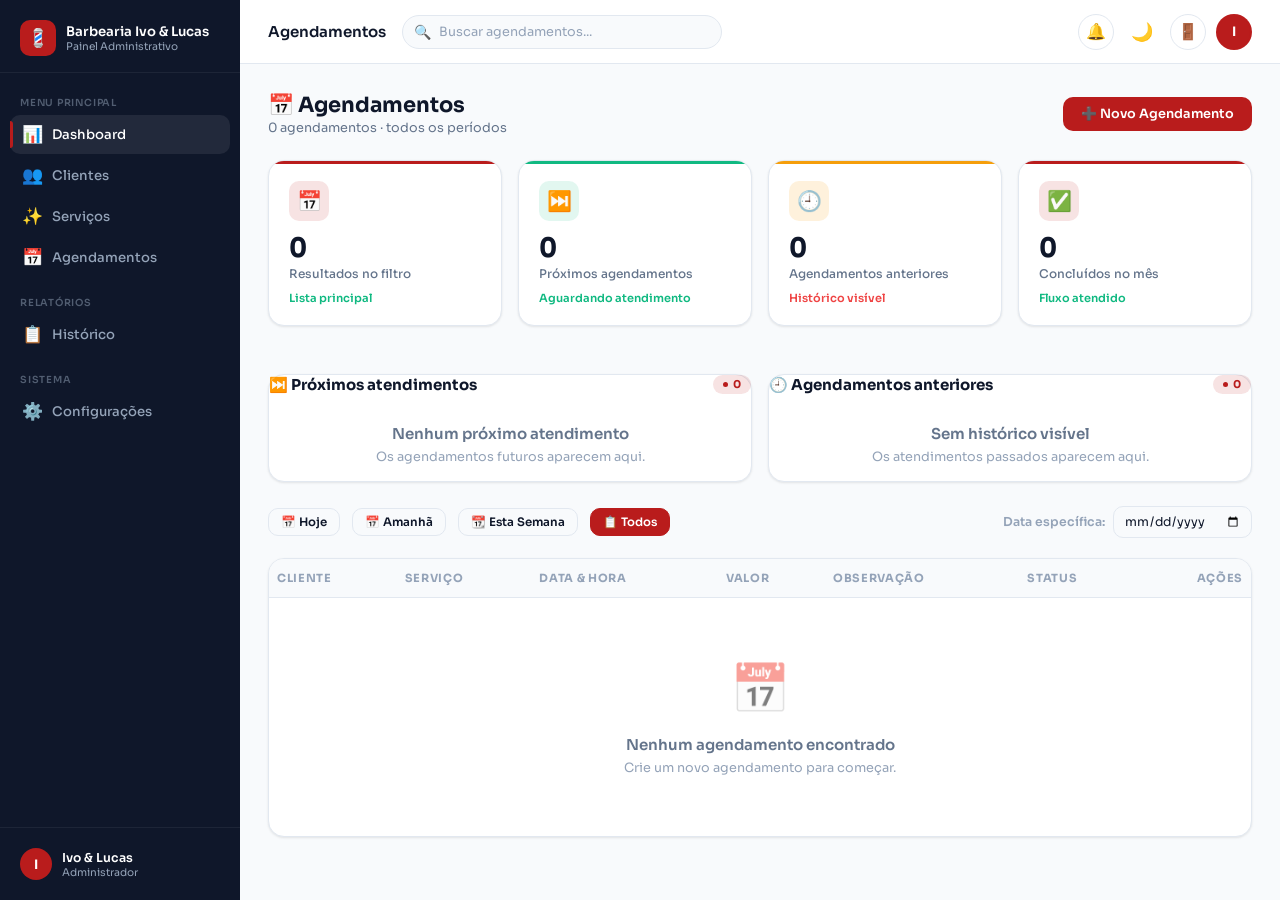
==== commit 0344a187: "Fix: avoid auto-pull overwriting local data; only pull when local storage is empty" ====
--- a/pages/agendamentos.html
+++ b/pages/agendamentos.html
@@ -705,7 +705,9 @@
   document.addEventListener('DOMContentLoaded', async () => {
     try {
       RemoteDB.initFromConfig();
-      if (RemoteDB.configured) await RemoteDB.pullAndImportAll();
+      if (RemoteDB.configured && DB.getAgendamentos().length === 0 && DB.getClientes().length === 0) {
+        await RemoteDB.pullAndImportAll();
+      }
     } catch (e) {}
     document.getElementById('topbarAvatar').textContent = (DB.getConfig().owner || 'A')[0].toUpperCase();
     populateFuncionarios();
